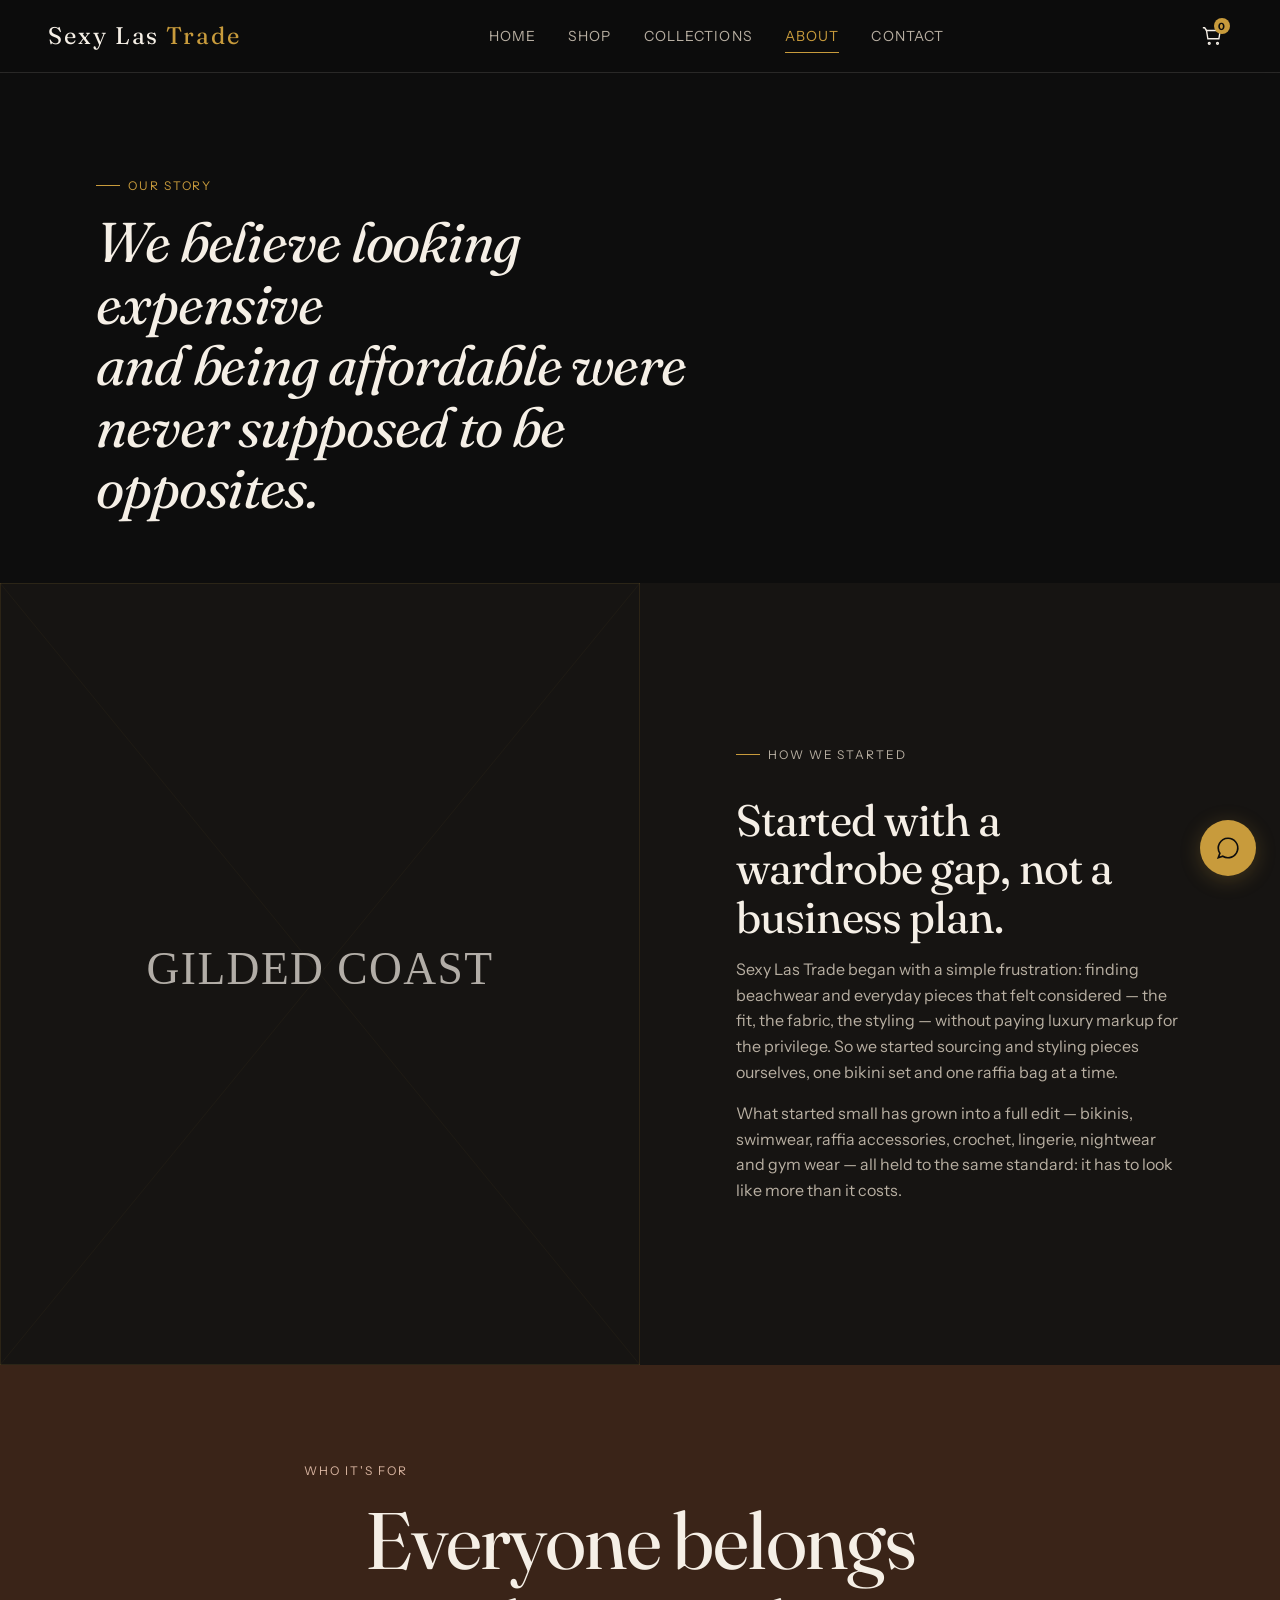
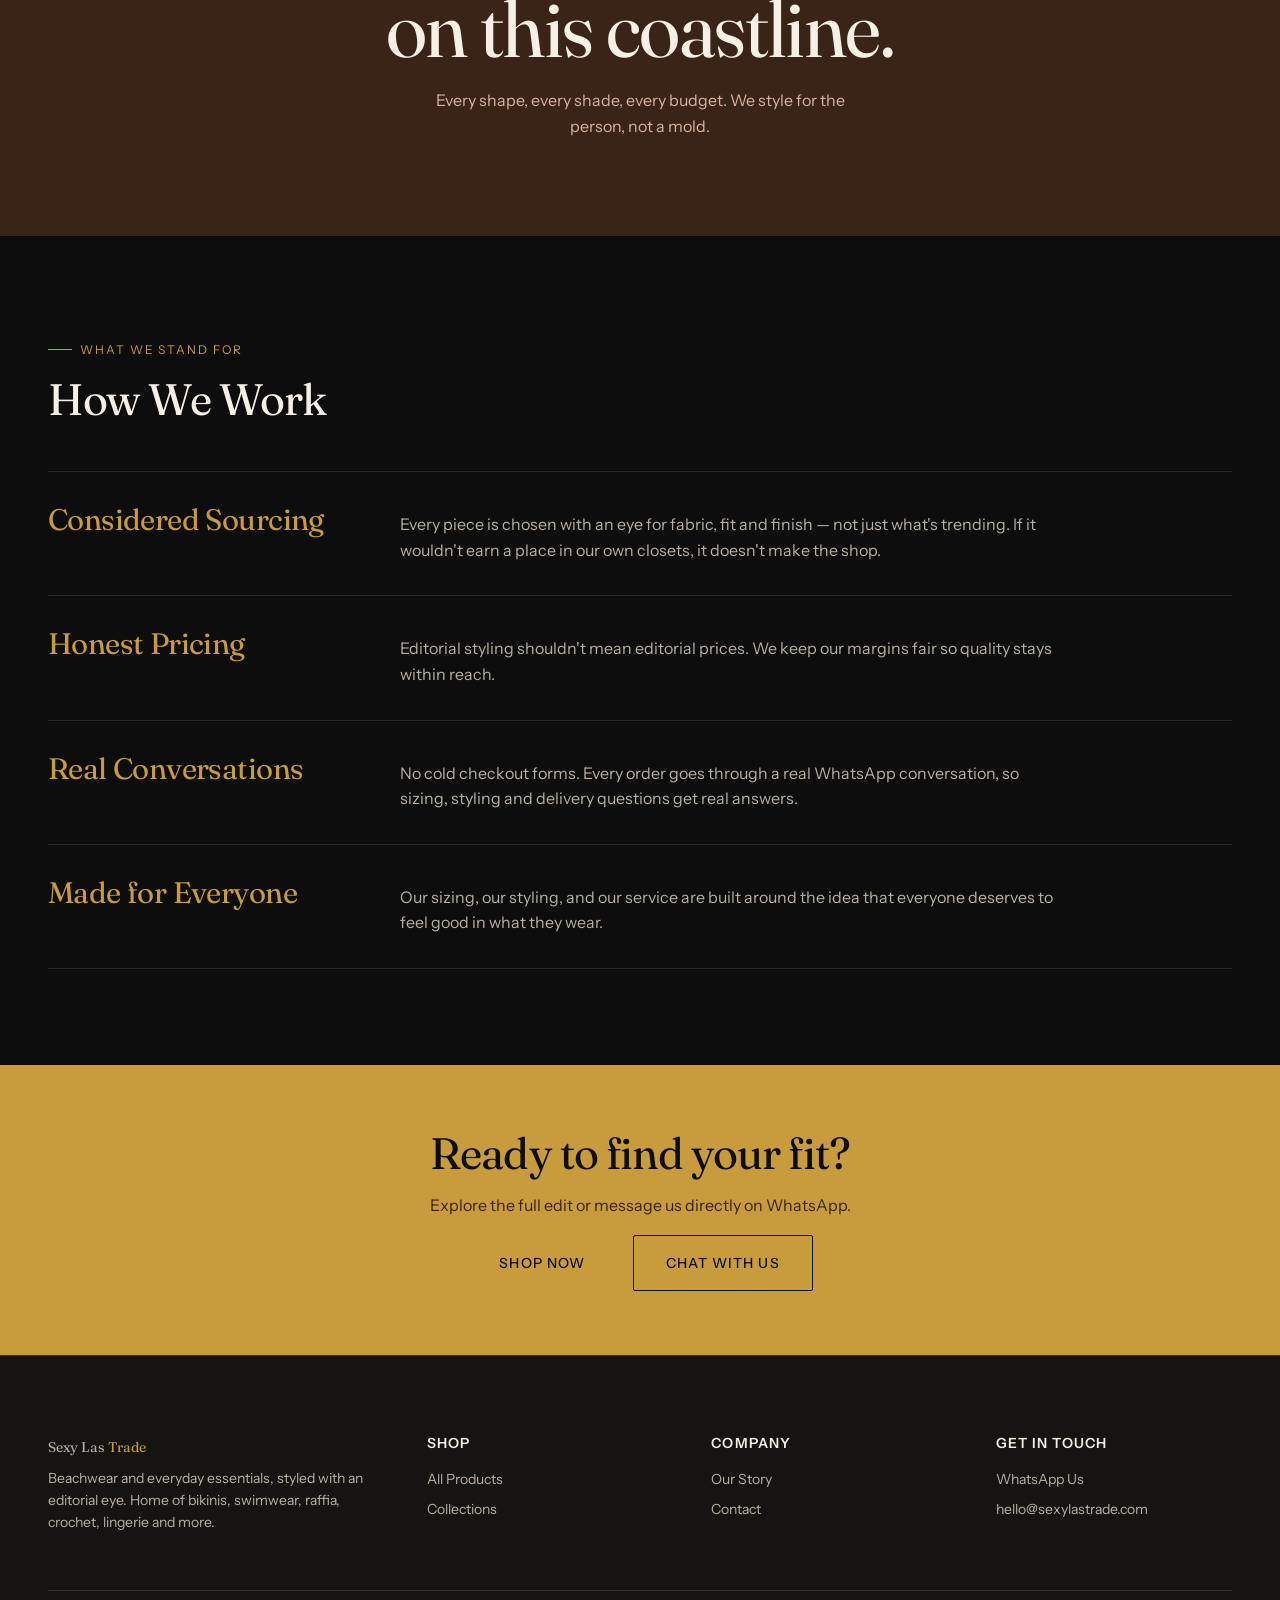
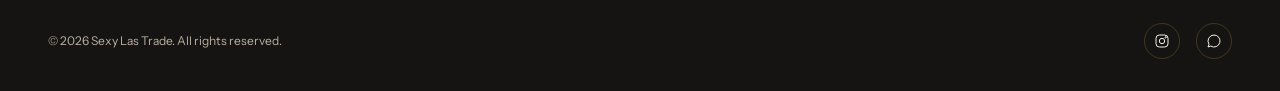
==== about.html @ 54c064e9 "first commit" ====
<!DOCTYPE html>
<html lang="en">
<head>
  <meta charset="UTF-8">
  <meta name="viewport" content="width=device-width, initial-scale=1.0">
  <title>Our Story — Sexy Las Trade</title>
  <meta name="description" content="Sexy Las Trade is built on one belief: beachwear and everyday essentials shouldn't force a choice between looking expensive and being affordable.">

  <link rel="preconnect" href="https://fonts.googleapis.com">
  <link rel="preconnect" href="https://fonts.gstatic.com" crossorigin>
  <link href="https://fonts.googleapis.com/css2?family=Fraunces:ital,opsz,wght@0,9..144,300;0,9..144,400;0,9..144,500;0,9..144,600;1,9..144,400&family=Instrument+Sans:wght@400;500;600;700&display=swap" rel="stylesheet">

  <link rel="stylesheet" href="css/variables.css">
  <link rel="stylesheet" href="css/base.css">
  <link rel="stylesheet" href="css/layout.css">
  <link rel="stylesheet" href="css/components.css">
  <link rel="stylesheet" href="css/animations.css">
  <link rel="stylesheet" href="css/about.css">
</head>
<body>

  <!-- ===== Header ===== -->
  <header class="site-header">
    <a href="index.html" class="site-header__logo">Sexy Las <span>Trade</span></a>

    <nav class="site-nav" aria-label="Primary">
      <a href="index.html">Home</a>
      <a href="shop.html">Shop</a>
      <a href="collections.html">Collections</a>
      <a href="about.html" aria-current="page">About</a>
      <a href="contact.html">Contact</a>
    </nav>

    <div class="site-header__actions">
      <button class="header-icon-btn" id="cart-toggle" aria-label="Open cart">
        <svg width="22" height="22" viewBox="0 0 24 24" fill="none" stroke="currentColor" stroke-width="1.5"><path d="M6 6h15l-1.5 9h-12z"/><circle cx="9" cy="20" r="1"/><circle cx="18" cy="20" r="1"/><path d="M6 6L4 3H2"/></svg>
        <span class="cart-count" id="cart-count" hidden>0</span>
      </button>
      <button class="mobile-menu-toggle" id="menu-toggle" aria-label="Open menu" aria-expanded="false">
        <span></span><span></span><span></span>
      </button>
    </div>
  </header>

  <!-- ===== Mobile Nav ===== -->
  <nav class="mobile-nav" id="mobile-nav" aria-label="Mobile">
    <a href="index.html">Home</a>
    <a href="shop.html">Shop</a>
    <a href="collections.html">Collections</a>
    <a href="about.html">About</a>
    <a href="contact.html">Contact</a>
  </nav>

  <main>

    <!-- ===== Intro Statement ===== -->
    <section class="about-intro">
      <div class="container">
        <p class="eyebrow">Our Story</p>
        <h1 class="about-intro__statement">We believe looking expensive<br>and being affordable were<br>never supposed to be opposites.</h1>
      </div>
    </section>

    <!-- ===== Origin — Image + Text ===== -->
    <section class="about-row">
      <div class="about-row__image" data-reveal="fade">
        <img src="assets/images/hero/hero-secondary.svg" alt="Sexy Las Trade styling detail">
      </div>
      <div class="about-row__text">
        <p class="eyebrow" data-reveal>How We Started</p>
        <h2 data-reveal data-reveal-delay="1">Started with a wardrobe gap, not a business plan.</h2>
        <p data-reveal data-reveal-delay="2">Sexy Las Trade began with a simple frustration: finding beachwear and everyday pieces that felt considered — the fit, the fabric, the styling — without paying luxury markup for the privilege. So we started sourcing and styling pieces ourselves, one bikini set and one raffia bag at a time.</p>
        <p data-reveal data-reveal-delay="3">What started small has grown into a full edit — bikinis, swimwear, raffia accessories, crochet, lingerie, nightwear and gym wear — all held to the same standard: it has to look like more than it costs.</p>
      </div>
    </section>

    <!-- ===== Everyone Belongs ===== -->
    <section class="about-statement-band" data-reveal="fade">
      <div class="container">
        <p class="about-statement-band__label">Who It's For</p>
        <h2>Everyone belongs<br>on this coastline.</h2>
        <p class="about-statement-band__sub">Every shape, every shade, every budget. We style for the person, not a mold.</p>
      </div>
    </section>

    <!-- ===== Values — Editorial List ===== -->
    <section class="about-values container">
      <div class="section-heading" data-reveal>
        <p class="eyebrow">What We Stand For</p>
        <h2>How We Work</h2>
      </div>

      <div class="values-list">
        <div class="value-row" data-reveal>
          <h3 class="value-row__name">Considered Sourcing</h3>
          <p class="value-row__desc">Every piece is chosen with an eye for fabric, fit and finish — not just what's trending. If it wouldn't earn a place in our own closets, it doesn't make the shop.</p>
        </div>
        <div class="value-row" data-reveal data-reveal-delay="1">
          <h3 class="value-row__name">Honest Pricing</h3>
          <p class="value-row__desc">Editorial styling shouldn't mean editorial prices. We keep our margins fair so quality stays within reach.</p>
        </div>
        <div class="value-row" data-reveal data-reveal-delay="2">
          <h3 class="value-row__name">Real Conversations</h3>
          <p class="value-row__desc">No cold checkout forms. Every order goes through a real WhatsApp conversation, so sizing, styling and delivery questions get real answers.</p>
        </div>
        <div class="value-row" data-reveal data-reveal-delay="3">
          <h3 class="value-row__name">Made for Everyone</h3>
          <p class="value-row__desc">Our sizing, our styling, and our service are built around the idea that everyone deserves to feel good in what they wear.</p>
        </div>
      </div>
    </section>

    <!-- ===== CTA Band ===== -->
    <section class="cta-band">
      <div class="container cta-band__inner" data-reveal>
        <h2>Ready to find your fit?</h2>
        <p>Explore the full edit or message us directly on WhatsApp.</p>
        <div class="cta-band__actions">
          <a href="shop.html" class="btn btn--primary">Shop Now</a>
          <a href="https://wa.me/2340000000000" target="_blank" rel="noopener" class="btn btn--outline">Chat With Us</a>
        </div>
      </div>
    </section>

  </main>

  <!-- ===== Cart Drawer ===== -->
  <div class="cart-overlay" id="cart-overlay"></div>
  <aside class="cart-drawer" id="cart-drawer" role="dialog" aria-modal="true" aria-label="Shopping cart">
    <div class="cart-drawer__header">
      <h3>Your Bag</h3>
      <button id="cart-close" aria-label="Close cart">
        <svg width="20" height="20" viewBox="0 0 24 24" fill="none" stroke="currentColor" stroke-width="1.5"><path d="M6 6l12 12M18 6L6 18"/></svg>
      </button>
    </div>
    <div class="cart-drawer__items" id="cart-items">
      <div class="cart-drawer__empty">Your bag is empty.<br>Start exploring the shop.</div>
    </div>
    <div class="cart-drawer__footer" id="cart-footer" hidden>
      <div class="cart-drawer__subtotal">
        <span>Subtotal</span>
        <span id="cart-subtotal">₦0</span>
      </div>
      <button class="btn btn--primary btn--full" id="checkout-btn">Checkout via WhatsApp</button>
    </div>
  </aside>

  <!-- ===== Footer ===== -->
  <footer class="site-footer">
    <div class="container">
      <div class="footer-grid">
        <div class="footer-col">
          <p class="footer-brand">Sexy Las <span>Trade</span></p>
          <p>Beachwear and everyday essentials, styled with an editorial eye. Home of bikinis, swimwear, raffia, crochet, lingerie and more.</p>
        </div>
        <div class="footer-col">
          <h4>Shop</h4>
          <a href="shop.html">All Products</a>
          <a href="collections.html">Collections</a>
        </div>
        <div class="footer-col">
          <h4>Company</h4>
          <a href="about.html">Our Story</a>
          <a href="contact.html">Contact</a>
        </div>
        <div class="footer-col">
          <h4>Get in Touch</h4>
          <a href="https://wa.me/2340000000000" target="_blank" rel="noopener">WhatsApp Us</a>
          <a href="mailto:hello@sexylastrade.com">hello@sexylastrade.com</a>
        </div>
      </div>
      <div class="footer-bottom">
        <p>© 2026 Sexy Las Trade. All rights reserved.</p>
        <div class="footer-socials">
          <a href="#" aria-label="Instagram">
            <svg width="16" height="16" viewBox="0 0 24 24" fill="none" stroke="currentColor" stroke-width="1.5"><rect x="3" y="3" width="18" height="18" rx="5"/><circle cx="12" cy="12" r="4"/><circle cx="17.5" cy="6.5" r="1"/></svg>
          </a>
          <a href="https://wa.me/2340000000000" target="_blank" rel="noopener" aria-label="WhatsApp">
            <svg width="16" height="16" viewBox="0 0 24 24" fill="none" stroke="currentColor" stroke-width="1.5"><path d="M12 3a9 9 0 00-7.5 13.9L3 21l4.2-1.4A9 9 0 1012 3z"/></svg>
          </a>
        </div>
      </div>
    </div>
  </footer>

  <a href="https://wa.me/2340000000000" target="_blank" rel="noopener" class="whatsapp-float" aria-label="Order via WhatsApp">
    <svg width="26" height="26" viewBox="0 0 24 24" fill="none" stroke="currentColor" stroke-width="1.5"><path d="M12 3a9 9 0 00-7.5 13.9L3 21l4.2-1.4A9 9 0 1012 3z"/></svg>
  </a>

  <script src="js/nav.js"></script>
  <script src="js/cart.js"></script>
  <script src="js/order.js"></script>
  <script src="js/animations.js"></script>
  <script src="js/main.js"></script>
</body>
</html>
---- css/variables.css ----
/* ==========================================================================
   Sexy Las Trade — "Gilded Coast" Design System
   Design tokens: the single source of truth for the visual language.
   ========================================================================== */

:root {

  /* ---- Color: Core Palette ---- */
  --rich-black: #0D0D0D;
  --rich-black-soft: #161412;
  --premium-cream: #F5EFE6;
  --premium-cream-dim: #EAE1D2;
  --sun-gold: #C89B3C;
  --sun-gold-light: #E0B860;
  --sun-gold-dim: #9C7A2E;
  --deep-umber: #3A2418;
  --blush-dust: #D8B4A0;
  --blush-dust-dim: #C29A85;

  /* ---- Color: Functional ---- */
  --color-bg: var(--rich-black);
  --color-surface: var(--rich-black-soft);
  --color-text-primary: var(--premium-cream);
  --color-text-secondary: #B8AFA2;
  --color-text-inverse: var(--rich-black);
  --color-accent: var(--sun-gold);
  --color-accent-hover: var(--sun-gold-light);
  --color-border: rgba(200, 155, 60, 0.25);
  --color-border-soft: rgba(245, 239, 230, 0.12);
  --color-success: #7A9B6E;
  --color-error: #B5563C;

  /* ---- Typography: Families ---- */
  --font-display: 'Fraunces', 'Georgia', serif;
  --font-body: 'Instrument Sans', -apple-system, sans-serif;

  /* ---- Typography: Scale (fluid, clamp-based) ---- */
  --text-display: clamp(2.75rem, 5vw + 1rem, 5.5rem);
  --text-h1: clamp(2.25rem, 3.5vw + 1rem, 3.75rem);
  --text-h2: clamp(1.75rem, 2.5vw + 1rem, 2.75rem);
  --text-h3: clamp(1.35rem, 1.5vw + 1rem, 1.85rem);
  --text-h4: clamp(1.1rem, 1vw + 1rem, 1.35rem);
  --text-body-lg: clamp(1.05rem, 0.5vw + 1rem, 1.2rem);
  --text-body: 1rem;
  --text-small: 0.875rem;
  --text-caption: 0.75rem;

  /* ---- Typography: Weights ---- */
  --weight-light: 300;
  --weight-regular: 400;
  --weight-medium: 500;
  --weight-semibold: 600;
  --weight-bold: 700;

  /* ---- Typography: Letter Spacing ---- */
  --tracking-tight: -0.02em;
  --tracking-normal: 0;
  --tracking-wide: 0.08em;
  --tracking-wider: 0.16em;

  /* ---- Spacing Scale (8pt grid) ---- */
  --space-1: 0.25rem;   /* 4px */
  --space-2: 0.5rem;    /* 8px */
  --space-3: 0.75rem;   /* 12px */
  --space-4: 1rem;      /* 16px */
  --space-6: 1.5rem;    /* 24px */
  --space-8: 2rem;      /* 32px */
  --space-12: 3rem;     /* 48px */
  --space-16: 4rem;     /* 64px */
  --space-20: 5rem;     /* 80px */
  --space-24: 6rem;     /* 96px */
  --space-32: 8rem;     /* 128px */

  /* ---- Layout ---- */
  --container-max: 1360px;
  --container-narrow: 760px;
  --gutter: clamp(1.25rem, 4vw, 3rem);

  /* ---- Radius ---- */
  --radius-sm: 2px;
  --radius-md: 4px;
  --radius-lg: 8px;
  --radius-full: 999px;

  /* ---- Shadow / Elevation ---- */
  --shadow-sm: 0 2px 8px rgba(0, 0, 0, 0.25);
  --shadow-md: 0 8px 24px rgba(0, 0, 0, 0.35);
  --shadow-lg: 0 16px 48px rgba(0, 0, 0, 0.45);
  --shadow-gold: 0 4px 20px rgba(200, 155, 60, 0.25);

  /* ---- Motion ---- */
  --ease-standard: cubic-bezier(0.25, 0.1, 0.25, 1);
  --ease-out-soft: cubic-bezier(0.16, 1, 0.3, 1);
  --duration-fast: 180ms;
  --duration-base: 320ms;
  --duration-slow: 600ms;

  /* ---- Z-index ---- */
  --z-header: 100;
  --z-cart: 200;
  --z-modal: 300;
}
---- css/base.css ----
/* ==========================================================================
   Base — resets, foundational element styling
   ========================================================================== */

*,
*::before,
*::after {
  box-sizing: border-box;
  margin: 0;
  padding: 0;
}

html {
  scroll-behavior: smooth;
  -webkit-text-size-adjust: 100%;
}

@media (prefers-reduced-motion: reduce) {
  html {
    scroll-behavior: auto;
  }
  *,
  *::before,
  *::after {
    animation-duration: 0.01ms !important;
    animation-iteration-count: 1 !important;
    transition-duration: 0.01ms !important;
    scroll-behavior: auto !important;
  }
}

body {
  font-family: var(--font-body);
  font-size: var(--text-body);
  font-weight: var(--weight-regular);
  color: var(--color-text-primary);
  background-color: var(--color-bg);
  line-height: 1.6;
  min-height: 100vh;
  overflow-x: hidden;
}

img, picture, video, svg {
  display: block;
  max-width: 100%;
  height: auto;
}

a {
  color: inherit;
  text-decoration: none;
}

ul, ol {
  list-style: none;
}

button {
  font-family: inherit;
  cursor: pointer;
  border: none;
  background: none;
  color: inherit;
}

input, textarea, select {
  font-family: inherit;
  font-size: inherit;
  color: inherit;
}

h1, h2, h3, h4, h5, h6 {
  font-family: var(--font-display);
  font-weight: var(--weight-regular);
  line-height: 1.1;
  letter-spacing: var(--tracking-tight);
}

h1 { font-size: var(--text-h1); }
h2 { font-size: var(--text-h2); }
h3 { font-size: var(--text-h3); }
h4 { font-size: var(--text-h4); font-family: var(--font-body); font-weight: var(--weight-semibold); }

p {
  max-width: 65ch;
}

/* Visible keyboard focus — accessibility non-negotiable */
:focus-visible {
  outline: 2px solid var(--sun-gold);
  outline-offset: 3px;
  border-radius: var(--radius-sm);
}

::selection {
  background-color: var(--sun-gold);
  color: var(--rich-black);
}

/* Scrollbar (webkit) — subtle brand touch, not decoration for its own sake */
::-webkit-scrollbar {
  width: 10px;
}
::-webkit-scrollbar-track {
  background: var(--rich-black);
}
::-webkit-scrollbar-thumb {
  background: var(--deep-umber);
  border-radius: var(--radius-full);
}
::-webkit-scrollbar-thumb:hover {
  background: var(--sun-gold-dim);
}
---- css/layout.css ----
/* ==========================================================================
   Layout — containers, grid, header, footer
   ========================================================================== */

.container {
  width: 100%;
  max-width: var(--container-max);
  margin-inline: auto;
  padding-inline: var(--gutter);
}

.container--narrow {
  max-width: var(--container-narrow);
}

section {
  position: relative;
}

/* ---- Header ---- */
.site-header {
  position: fixed;
  top: 0;
  left: 0;
  right: 0;
  z-index: var(--z-header);
  display: flex;
  align-items: center;
  justify-content: space-between;
  padding: var(--space-4) var(--gutter);
  background: rgba(13, 13, 13, 0.72);
  backdrop-filter: blur(12px);
  -webkit-backdrop-filter: blur(12px);
  border-bottom: 1px solid var(--color-border-soft);
  transition: background var(--duration-base) var(--ease-standard);
}

.site-header__logo {
  font-family: var(--font-display);
  font-size: 1.5rem;
  letter-spacing: var(--tracking-wide);
  color: var(--color-text-primary);
}

.site-header__logo span {
  color: var(--sun-gold);
}

.site-nav {
  display: none;
  align-items: center;
  gap: var(--space-8);
}

.site-nav a {
  font-size: var(--text-small);
  letter-spacing: var(--tracking-wide);
  text-transform: uppercase;
  color: var(--color-text-secondary);
  transition: color var(--duration-fast) var(--ease-standard);
  position: relative;
}

.site-nav a:hover,
.site-nav a[aria-current="page"] {
  color: var(--sun-gold);
}

.site-nav a[aria-current="page"]::after {
  content: '';
  position: absolute;
  bottom: -6px;
  left: 0;
  width: 100%;
  height: 1px;
  background: var(--sun-gold);
}

.site-header__actions {
  display: flex;
  align-items: center;
  gap: var(--space-4);
}

.header-icon-btn {
  position: relative;
  display: inline-flex;
  align-items: center;
  justify-content: center;
  width: 40px;
  height: 40px;
  color: var(--color-text-primary);
  transition: color var(--duration-fast) var(--ease-standard);
}

.header-icon-btn:hover {
  color: var(--sun-gold);
}

.cart-count {
  position: absolute;
  top: 2px;
  right: 2px;
  min-width: 16px;
  height: 16px;
  padding: 0 3px;
  border-radius: var(--radius-full);
  background: var(--sun-gold);
  color: var(--rich-black);
  font-size: 10px;
  font-weight: var(--weight-bold);
  display: flex;
  align-items: center;
  justify-content: center;
}

.mobile-menu-toggle {
  display: inline-flex;
  flex-direction: column;
  justify-content: center;
  gap: 5px;
  width: 40px;
  height: 40px;
}

.mobile-menu-toggle span {
  display: block;
  width: 22px;
  height: 1.5px;
  background: var(--color-text-primary);
  transition: transform var(--duration-base) var(--ease-standard), opacity var(--duration-base) var(--ease-standard);
}

.mobile-menu-toggle[aria-expanded="true"] span:nth-child(1) {
  transform: translateY(6.5px) rotate(45deg);
}
.mobile-menu-toggle[aria-expanded="true"] span:nth-child(2) {
  opacity: 0;
}
.mobile-menu-toggle[aria-expanded="true"] span:nth-child(3) {
  transform: translateY(-6.5px) rotate(-45deg);
}

/* ---- Mobile nav drawer ---- */
.mobile-nav {
  position: fixed;
  inset: 0;
  z-index: calc(var(--z-header) - 1);
  background: var(--rich-black);
  display: flex;
  flex-direction: column;
  align-items: center;
  justify-content: center;
  gap: var(--space-8);
  transform: translateY(-100%);
  transition: transform var(--duration-slow) var(--ease-out-soft);
}

.mobile-nav.is-open {
  transform: translateY(0);
}

.mobile-nav a {
  font-family: var(--font-display);
  font-size: var(--text-h3);
  color: var(--color-text-primary);
}

.mobile-nav a:hover {
  color: var(--sun-gold);
}

@media (min-width: 900px) {
  .site-nav {
    display: flex;
  }
  .mobile-menu-toggle {
    display: none;
  }
}

/* ---- Footer ---- */
.site-footer {
  background: var(--rich-black-soft);
  border-top: 1px solid var(--color-border-soft);
  padding: var(--space-20) 0 var(--space-8);
}

.footer-grid {
  display: grid;
  grid-template-columns: 1fr;
  gap: var(--space-12);
  padding-bottom: var(--space-12);
  border-bottom: 1px solid var(--color-border-soft);
}

.footer-brand {
  font-family: var(--font-display);
  font-size: 1.75rem;
  margin-bottom: var(--space-3);
}

.footer-brand span {
  color: var(--sun-gold);
}

.footer-col h4 {
  color: var(--color-text-primary);
  margin-bottom: var(--space-4);
  letter-spacing: var(--tracking-wide);
  text-transform: uppercase;
  font-size: var(--text-small);
}

.footer-col a,
.footer-col p {
  display: block;
  color: var(--color-text-secondary);
  font-size: var(--text-small);
  margin-bottom: var(--space-2);
  transition: color var(--duration-fast) var(--ease-standard);
}

.footer-col a:hover {
  color: var(--sun-gold);
}

.footer-bottom {
  display: flex;
  flex-direction: column;
  gap: var(--space-4);
  align-items: center;
  justify-content: space-between;
  padding-top: var(--space-8);
  text-align: center;
}

.footer-bottom p {
  font-size: var(--text-caption);
  color: var(--color-text-secondary);
}

.footer-socials {
  display: flex;
  gap: var(--space-4);
}

.footer-socials a {
  width: 36px;
  height: 36px;
  display: inline-flex;
  align-items: center;
  justify-content: center;
  border: 1px solid var(--color-border);
  border-radius: var(--radius-full);
  color: var(--color-text-primary);
  transition: all var(--duration-fast) var(--ease-standard);
}

.footer-socials a:hover {
  background: var(--sun-gold);
  color: var(--rich-black);
  border-color: var(--sun-gold);
}

@media (min-width: 700px) {
  .footer-grid {
    grid-template-columns: 1.4fr 1fr 1fr 1fr;
  }
  .footer-bottom {
    flex-direction: row;
    text-align: left;
  }
}

/* ---- WhatsApp Floating Button ---- */
.whatsapp-float {
  position: fixed;
  bottom: var(--space-6);
  right: var(--space-6);
  z-index: var(--z-header);
  width: 56px;
  height: 56px;
  border-radius: var(--radius-full);
  background: var(--sun-gold);
  color: var(--rich-black);
  display: flex;
  align-items: center;
  justify-content: center;
  box-shadow: var(--shadow-gold);
  transition: transform var(--duration-fast) var(--ease-standard);
}

.whatsapp-float:hover {
  transform: scale(1.08);
}
---- css/components.css ----
/* ==========================================================================
   Components — buttons, cards, badges, viewfinder motif, cart drawer
   ========================================================================== */

/* ---- Buttons ---- */
.btn {
  display: inline-flex;
  align-items: center;
  justify-content: center;
  gap: var(--space-2);
  padding: var(--space-4) var(--space-8);
  font-size: var(--text-small);
  font-weight: var(--weight-medium);
  letter-spacing: var(--tracking-wide);
  text-transform: uppercase;
  border-radius: var(--radius-sm);
  transition: all var(--duration-base) var(--ease-standard);
  white-space: nowrap;
}

.btn--primary {
  background: var(--sun-gold);
  color: var(--rich-black);
}

.btn--primary:hover {
  background: var(--sun-gold-light);
  transform: translateY(-2px);
  box-shadow: var(--shadow-gold);
}

.btn--outline {
  background: transparent;
  color: var(--color-text-primary);
  border: 1px solid var(--color-border);
}

.btn--outline:hover {
  border-color: var(--sun-gold);
  color: var(--sun-gold);
}

.btn--ghost {
  background: transparent;
  color: var(--sun-gold);
  padding: var(--space-2) 0;
  text-transform: none;
  letter-spacing: var(--tracking-normal);
  font-family: var(--font-display);
  font-size: var(--text-body-lg);
  border-bottom: 1px solid transparent;
}

.btn--ghost:hover {
  border-bottom-color: var(--sun-gold);
}

.btn--full {
  width: 100%;
}

/* ---- Section Heading (shared pattern across pages) ---- */
.section-heading {
  margin-bottom: var(--space-12);
}

.section-heading h2 {
  max-width: 20ch;
}

/* ---- CTA Band (shared pattern across pages) ---- */
.cta-band {
  background: var(--sun-gold);
  padding: var(--space-16) var(--gutter);
}

.cta-band__inner {
  text-align: center;
  display: flex;
  flex-direction: column;
  align-items: center;
  gap: var(--space-4);
}

.cta-band__inner h2 {
  color: var(--rich-black);
  max-width: 18ch;
}

.cta-band__inner p {
  color: var(--deep-umber);
}

/* ---- Eyebrow / Label ---- */
.eyebrow {
  display: inline-flex;
  align-items: center;
  gap: var(--space-2);
  font-size: var(--text-caption);
  letter-spacing: var(--tracking-wider);
  text-transform: uppercase;
  color: var(--sun-gold);
  margin-bottom: var(--space-4);
}

.eyebrow::before {
  content: '';
  width: 24px;
  height: 1px;
  background: var(--sun-gold);
}

/* ---- Gold Viewfinder Motif ----
   Signature element: corner brackets framing product imagery,
   evoking a camera viewfinder / editorial crop marks. */
.viewfinder {
  position: relative;
  padding: var(--space-3);
}

.viewfinder::before,
.viewfinder::after,
.viewfinder .vf-corner-tl,
.viewfinder .vf-corner-br {
  content: '';
  position: absolute;
  width: 22px;
  height: 22px;
  border-color: var(--sun-gold);
  opacity: 0;
  transition: opacity var(--duration-base) var(--ease-standard), width var(--duration-base) var(--ease-standard), height var(--duration-base) var(--ease-standard);
}

.viewfinder::before {
  top: 0;
  left: 0;
  border-top: 1.5px solid;
  border-left: 1.5px solid;
  opacity: 1;
}

.viewfinder::after {
  bottom: 0;
  right: 0;
  border-bottom: 1.5px solid;
  border-right: 1.5px solid;
  opacity: 1;
}

.viewfinder:hover::before,
.viewfinder:hover::after {
  width: 30px;
  height: 30px;
}

/* ---- Product Card ---- */
.product-grid {
  display: grid;
  gap: var(--space-6) var(--space-4);
}

.product-card {
  display: flex;
  flex-direction: column;
  gap: var(--space-3);
}

.product-card__image-wrap {
  position: relative;
  aspect-ratio: 4 / 5;
  overflow: hidden;
  background: var(--rich-black-soft);
}

.product-card__image-wrap img {
  width: 100%;
  height: 100%;
  object-fit: cover;
  transition: transform var(--duration-slow) var(--ease-out-soft);
}

.product-card:hover .product-card__image-wrap img {
  transform: scale(1.045);
}

.product-card__badge {
  position: absolute;
  top: var(--space-3);
  left: var(--space-3);
  padding: var(--space-1) var(--space-3);
  background: var(--sun-gold);
  color: var(--rich-black);
  font-size: 10px;
  font-weight: var(--weight-bold);
  letter-spacing: var(--tracking-wide);
  text-transform: uppercase;
  border-radius: var(--radius-sm);
}

.product-card__quick-add {
  position: absolute;
  bottom: var(--space-3);
  left: var(--space-3);
  right: var(--space-3);
  padding: var(--space-3);
  background: rgba(13, 13, 13, 0.85);
  backdrop-filter: blur(6px);
  color: var(--premium-cream);
  font-size: var(--text-small);
  text-align: center;
  text-transform: uppercase;
  letter-spacing: var(--tracking-wide);
  opacity: 0;
  transform: translateY(8px);
  transition: all var(--duration-base) var(--ease-standard);
}

.product-card:hover .product-card__quick-add {
  opacity: 1;
  transform: translateY(0);
}

.product-card__category {
  font-size: var(--text-caption);
  letter-spacing: var(--tracking-wide);
  text-transform: uppercase;
  color: var(--color-text-secondary);
}

.product-card__name {
  font-family: var(--font-display);
  font-size: 1.15rem;
}

.product-card__price {
  color: var(--sun-gold);
  font-weight: var(--weight-medium);
}

/* ---- Category Tile (Collections page) ---- */
.category-tile {
  position: relative;
  overflow: hidden;
  aspect-ratio: 3 / 4;
  display: flex;
  align-items: flex-end;
  padding: var(--space-6);
}

.category-tile img {
  position: absolute;
  inset: 0;
  width: 100%;
  height: 100%;
  object-fit: cover;
  transition: transform var(--duration-slow) var(--ease-out-soft);
}

.category-tile::before {
  content: '';
  position: absolute;
  inset: 0;
  background: linear-gradient(to top, rgba(13,13,13,0.9) 0%, rgba(13,13,13,0.1) 60%);
  z-index: 1;
}

.category-tile:hover img {
  transform: scale(1.06);
}

.category-tile__content {
  position: relative;
  z-index: 2;
}

.category-tile__name {
  font-family: var(--font-display);
  font-size: var(--text-h3);
  color: var(--premium-cream);
}

.category-tile__count {
  font-size: var(--text-small);
  color: var(--blush-dust);
  letter-spacing: var(--tracking-wide);
}

/* ---- Badge (misc use) ---- */
.badge-new {
  display: inline-block;
  padding: 2px 8px;
  font-size: 10px;
  font-weight: var(--weight-bold);
  letter-spacing: var(--tracking-wide);
  text-transform: uppercase;
  color: var(--rich-black);
  background: var(--sun-gold);
  border-radius: var(--radius-sm);
}

/* ---- Cart Drawer ---- */
.cart-overlay {
  position: fixed;
  inset: 0;
  background: rgba(13, 13, 13, 0.6);
  backdrop-filter: blur(4px);
  z-index: var(--z-cart);
  opacity: 0;
  visibility: hidden;
  transition: opacity var(--duration-base) var(--ease-standard), visibility var(--duration-base) var(--ease-standard);
}

.cart-overlay.is-open {
  opacity: 1;
  visibility: visible;
}

.cart-drawer {
  position: fixed;
  top: 0;
  right: 0;
  bottom: 0;
  width: min(420px, 100%);
  background: var(--rich-black-soft);
  border-left: 1px solid var(--color-border);
  z-index: calc(var(--z-cart) + 1);
  display: flex;
  flex-direction: column;
  transform: translateX(100%);
  transition: transform var(--duration-slow) var(--ease-out-soft);
}

.cart-drawer.is-open {
  transform: translateX(0);
}

.cart-drawer__header {
  display: flex;
  align-items: center;
  justify-content: space-between;
  padding: var(--space-6);
  border-bottom: 1px solid var(--color-border-soft);
}

.cart-drawer__header h3 {
  font-family: var(--font-display);
}

.cart-drawer__items {
  flex: 1;
  overflow-y: auto;
  padding: var(--space-6);
  display: flex;
  flex-direction: column;
  gap: var(--space-6);
}

.cart-item {
  display: flex;
  gap: var(--space-4);
}

.cart-item__image {
  width: 72px;
  height: 88px;
  object-fit: cover;
  flex-shrink: 0;
}

.cart-item__details {
  flex: 1;
  display: flex;
  flex-direction: column;
  gap: var(--space-1);
}

.cart-item__name {
  font-family: var(--font-display);
  font-size: var(--text-body-lg);
}

.cart-item__meta {
  font-size: var(--text-caption);
  color: var(--color-text-secondary);
}

.cart-item__row {
  display: flex;
  align-items: center;
  justify-content: space-between;
  margin-top: auto;
}

.qty-control {
  display: flex;
  align-items: center;
  gap: var(--space-3);
  border: 1px solid var(--color-border-soft);
  border-radius: var(--radius-sm);
  padding: 2px var(--space-2);
}

.qty-control button {
  color: var(--sun-gold);
  font-size: 1rem;
  width: 20px;
}

.cart-item__remove {
  font-size: var(--text-caption);
  color: var(--color-text-secondary);
  text-decoration: underline;
  margin-top: var(--space-2);
}

.cart-item__remove:hover {
  color: var(--color-error);
}

.cart-drawer__empty {
  text-align: center;
  padding: var(--space-16) var(--space-6);
  color: var(--color-text-secondary);
}

.cart-drawer__footer {
  padding: var(--space-6);
  border-top: 1px solid var(--color-border-soft);
  display: flex;
  flex-direction: column;
  gap: var(--space-4);
}

.cart-drawer__subtotal {
  display: flex;
  justify-content: space-between;
  font-family: var(--font-display);
  font-size: var(--text-h4);
}

.cart-drawer__subtotal span:last-child {
  color: var(--sun-gold);
}

/* ---- Form Elements ---- */
.form-group {
  display: flex;
  flex-direction: column;
  gap: var(--space-2);
  margin-bottom: var(--space-6);
}

.form-group label {
  font-size: var(--text-small);
  letter-spacing: var(--tracking-wide);
  text-transform: uppercase;
  color: var(--color-text-secondary);
}

.form-group input,
.form-group textarea,
.form-group select {
  background: var(--rich-black);
  border: 1px solid var(--color-border-soft);
  border-radius: var(--radius-sm);
  padding: var(--space-4);
  color: var(--color-text-primary);
  transition: border-color var(--duration-fast) var(--ease-standard);
}

.form-group input:focus,
.form-group textarea:focus,
.form-group select:focus {
  outline: none;
  border-color: var(--sun-gold);
}

.form-group textarea {
  resize: vertical;
  min-height: 120px;
}

/* ---- Checkout Modal ---- */
.checkout-overlay {
  position: fixed;
  inset: 0;
  background: rgba(13, 13, 13, 0.75);
  backdrop-filter: blur(4px);
  z-index: var(--z-modal);
  display: flex;
  align-items: center;
  justify-content: center;
  padding: var(--space-4);
  opacity: 0;
  visibility: hidden;
  transition: opacity var(--duration-base) var(--ease-standard), visibility var(--duration-base) var(--ease-standard);
}

.checkout-overlay.is-open {
  opacity: 1;
  visibility: visible;
}

.checkout-modal {
  width: 100%;
  max-width: 440px;
  max-height: 90vh;
  overflow-y: auto;
  background: var(--rich-black-soft);
  border: 1px solid var(--color-border);
  border-radius: var(--radius-md);
  padding: var(--space-8);
  transform: translateY(16px);
  transition: transform var(--duration-base) var(--ease-out-soft);
}

.checkout-overlay.is-open .checkout-modal {
  transform: translateY(0);
}

.checkout-modal__header {
  display: flex;
  align-items: flex-start;
  justify-content: space-between;
  margin-bottom: var(--space-2);
}

.checkout-modal__header h3 {
  font-family: var(--font-display);
}

.checkout-modal__summary {
  font-size: var(--text-small);
  color: var(--color-text-secondary);
  margin-bottom: var(--space-6);
  padding-bottom: var(--space-6);
  border-bottom: 1px solid var(--color-border-soft);
}

.checkout-modal__summary strong {
  color: var(--sun-gold);
}

/* ---- Toast (order confirmation feedback) ---- */
.toast {
  position: fixed;
  bottom: var(--space-6);
  left: 50%;
  transform: translateX(-50%) translateY(120%);
  background: var(--premium-cream);
  color: var(--rich-black);
  padding: var(--space-4) var(--space-8);
  border-radius: var(--radius-sm);
  font-size: var(--text-small);
  z-index: var(--z-modal);
  transition: transform var(--duration-base) var(--ease-out-soft);
  box-shadow: var(--shadow-lg);
}

.toast.is-visible {
  transform: translateX(-50%) translateY(0);
}
---- css/animations.css ----
/* ==========================================================================
   Animations — scroll reveals, progressive enhancement
   JS adds .js-ready to <html> once IntersectionObserver is confirmed;
   without it, content is visible by default (no FOUC / hidden content).
   ========================================================================== */

.js-ready [data-reveal] {
  opacity: 0;
  transform: translateY(28px);
  transition: opacity var(--duration-slow) var(--ease-out-soft),
              transform var(--duration-slow) var(--ease-out-soft);
}

.js-ready [data-reveal].is-revealed {
  opacity: 1;
  transform: translateY(0);
}

.js-ready [data-reveal="fade"] {
  transform: none;
}

.js-ready [data-reveal-delay="1"] { transition-delay: 90ms; }
.js-ready [data-reveal-delay="2"] { transition-delay: 180ms; }
.js-ready [data-reveal-delay="3"] { transition-delay: 270ms; }
.js-ready [data-reveal-delay="4"] { transition-delay: 360ms; }

@media (prefers-reduced-motion: reduce) {
  .js-ready [data-reveal] {
    opacity: 1;
    transform: none;
    transition: none;
  }
}

/* ---- Hero entrance sequence ---- */
@keyframes fadeUp {
  from { opacity: 0; transform: translateY(24px); }
  to { opacity: 1; transform: translateY(0); }
}

.hero-anim {
  opacity: 0;
  animation: fadeUp var(--duration-slow) var(--ease-out-soft) forwards;
}

.hero-anim--1 { animation-delay: 0.1s; }
.hero-anim--2 { animation-delay: 0.28s; }
.hero-anim--3 { animation-delay: 0.46s; }
.hero-anim--4 { animation-delay: 0.64s; }

@media (prefers-reduced-motion: reduce) {
  .hero-anim {
    opacity: 1;
    animation: none;
  }
}

/* ---- Marquee (category strip) ---- */
@keyframes marquee {
  from { transform: translateX(0); }
  to { transform: translateX(-50%); }
}

.marquee-track {
  display: flex;
  width: max-content;
  animation: marquee 32s linear infinite;
}

@media (prefers-reduced-motion: reduce) {
  .marquee-track {
    animation: none;
    flex-wrap: wrap;
  }
}
---- css/about.css ----
/* ==========================================================================
   About Page — intro statement, story, values
   Responsive rules for this page live here (per project convention).
   ========================================================================== */

/* ---- Intro Statement ---- */
.about-intro {
  padding: calc(88px + var(--space-20)) var(--gutter) var(--space-16);
}

.about-intro__statement {
  font-size: clamp(2rem, 4vw + 1rem, 3.5rem);
  max-width: 18ch;
  font-style: italic;
}

/* ---- Story Row ---- */
.about-row {
  display: grid;
  grid-template-columns: 1fr;
}

.about-row__image {
  aspect-ratio: 4 / 3;
  overflow: hidden;
}

.about-row__image img {
  width: 100%;
  height: 100%;
  object-fit: cover;
}

.about-row__text {
  padding: var(--space-12) var(--gutter);
  display: flex;
  flex-direction: column;
  justify-content: center;
  gap: var(--space-4);
  background: var(--rich-black-soft);
}

.about-row__text h2 {
  max-width: 16ch;
}

.about-row__text p {
  color: var(--color-text-secondary);
}

/* ---- Statement Band ---- */
.about-statement-band {
  background: var(--deep-umber);
  padding: var(--space-24) var(--gutter);
  text-align: center;
}

.about-statement-band__label {
  font-size: var(--text-caption);
  letter-spacing: var(--tracking-wider);
  text-transform: uppercase;
  color: var(--blush-dust);
  margin-bottom: var(--space-4);
}

.about-statement-band h2 {
  font-size: var(--text-display);
  color: var(--premium-cream);
}

.about-statement-band__sub {
  color: var(--blush-dust);
  max-width: 42ch;
  margin: var(--space-4) auto 0;
}

/* ---- Values — Editorial List (not identical cards) ---- */
.about-values {
  padding: var(--space-24) var(--gutter);
}

.values-list {
  display: flex;
  flex-direction: column;
}

.value-row {
  display: grid;
  grid-template-columns: 1fr;
  gap: var(--space-2);
  padding: var(--space-8) 0;
  border-bottom: 1px solid var(--color-border-soft);
}

.value-row:first-child {
  border-top: 1px solid var(--color-border-soft);
}

.value-row__name {
  font-size: var(--text-h3);
  color: var(--sun-gold);
}

.value-row__desc {
  color: var(--color-text-secondary);
  max-width: 60ch;
}

/* ---- CTA Band Actions (About uses two buttons) ---- */
.cta-band__actions {
  display: flex;
  flex-wrap: wrap;
  gap: var(--space-4);
  justify-content: center;
}

.cta-band .btn--outline {
  border-color: var(--rich-black);
  color: var(--rich-black);
}

.cta-band .btn--outline:hover {
  border-color: var(--rich-black-soft);
  color: var(--rich-black-soft);
}

/* ==========================================================================
   Responsive — Tablet (700px+)
   ========================================================================== */
@media (min-width: 700px) {
  .value-row {
    grid-template-columns: 240px 1fr;
    align-items: baseline;
    gap: var(--space-8);
  }
}

/* ==========================================================================
   Responsive — Desktop (960px+)
   ========================================================================== */
@media (min-width: 960px) {
  .about-row {
    grid-template-columns: 1fr 1fr;
  }

  .about-row__image {
    aspect-ratio: auto;
  }

  .about-row__text {
    padding: var(--space-24);
  }

  .about-row__text h2 {
    max-width: none;
  }

  .value-row {
    grid-template-columns: 320px 1fr;
  }
}
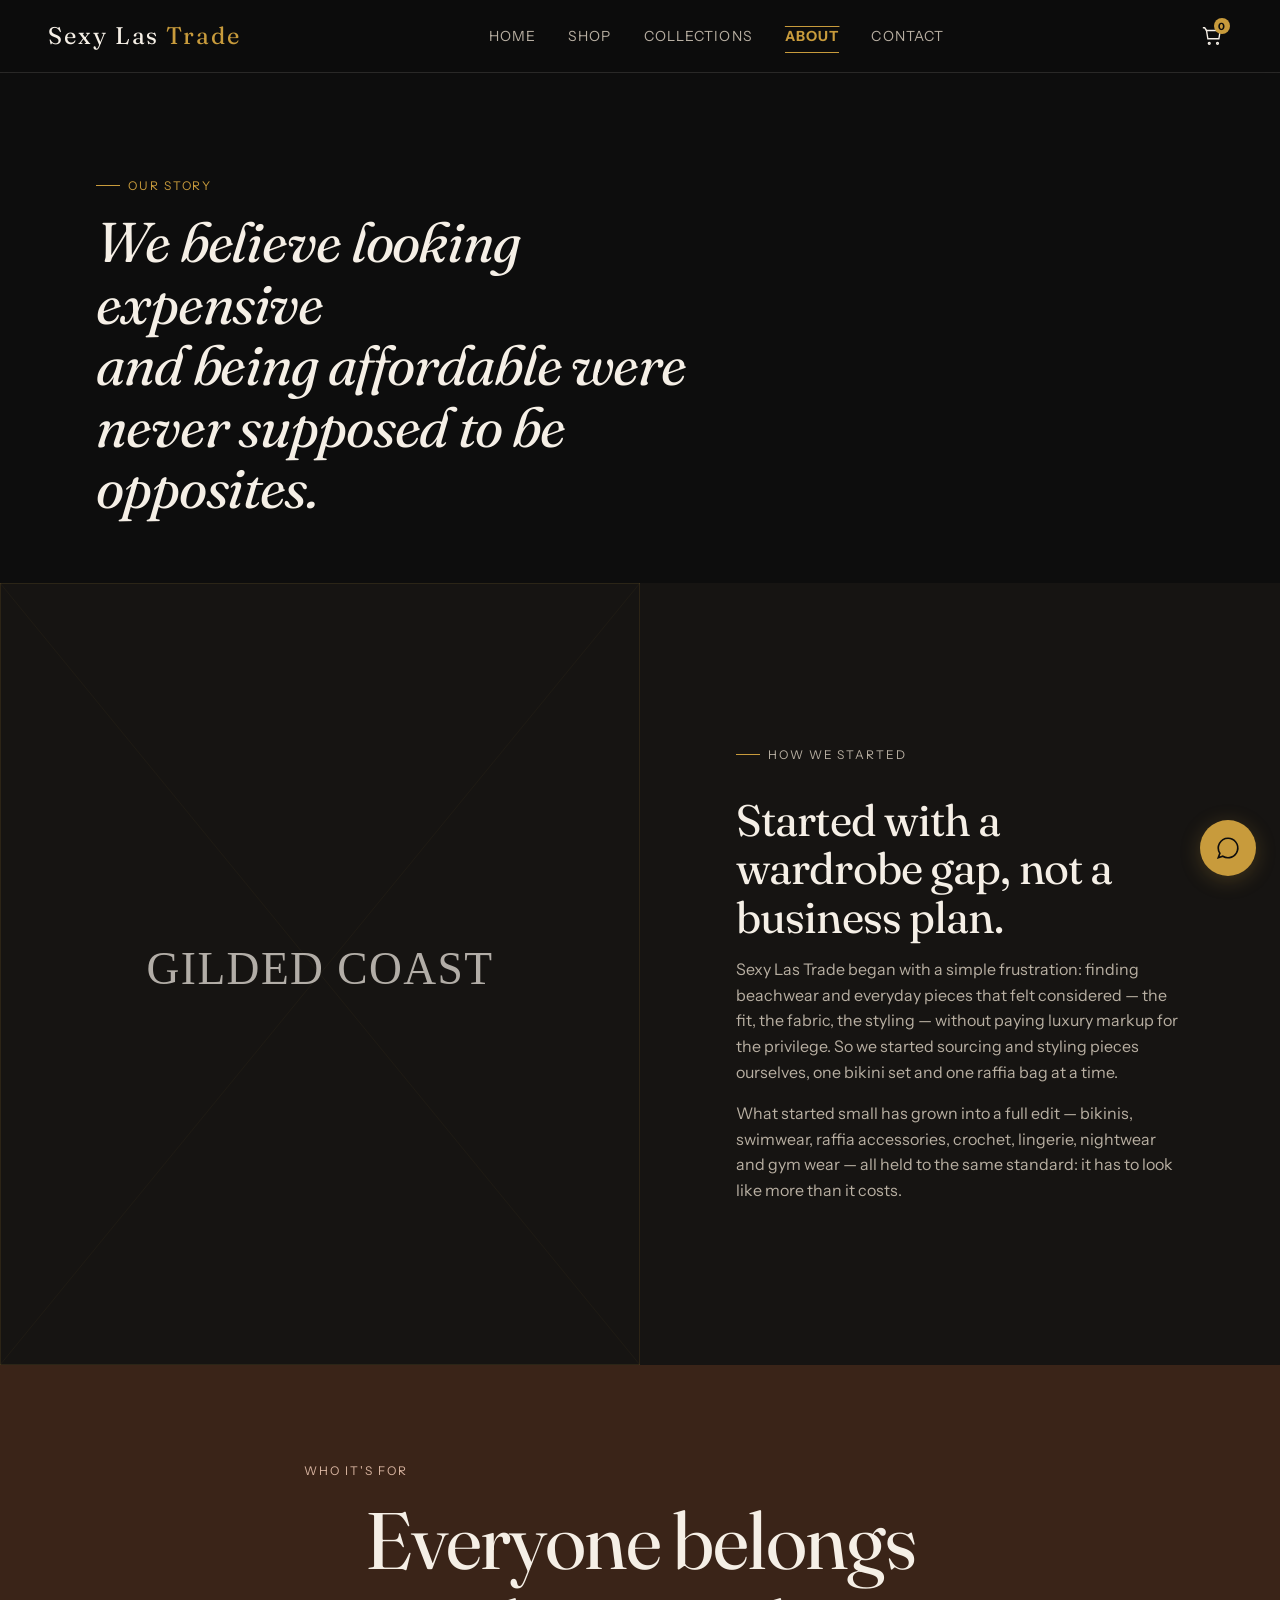
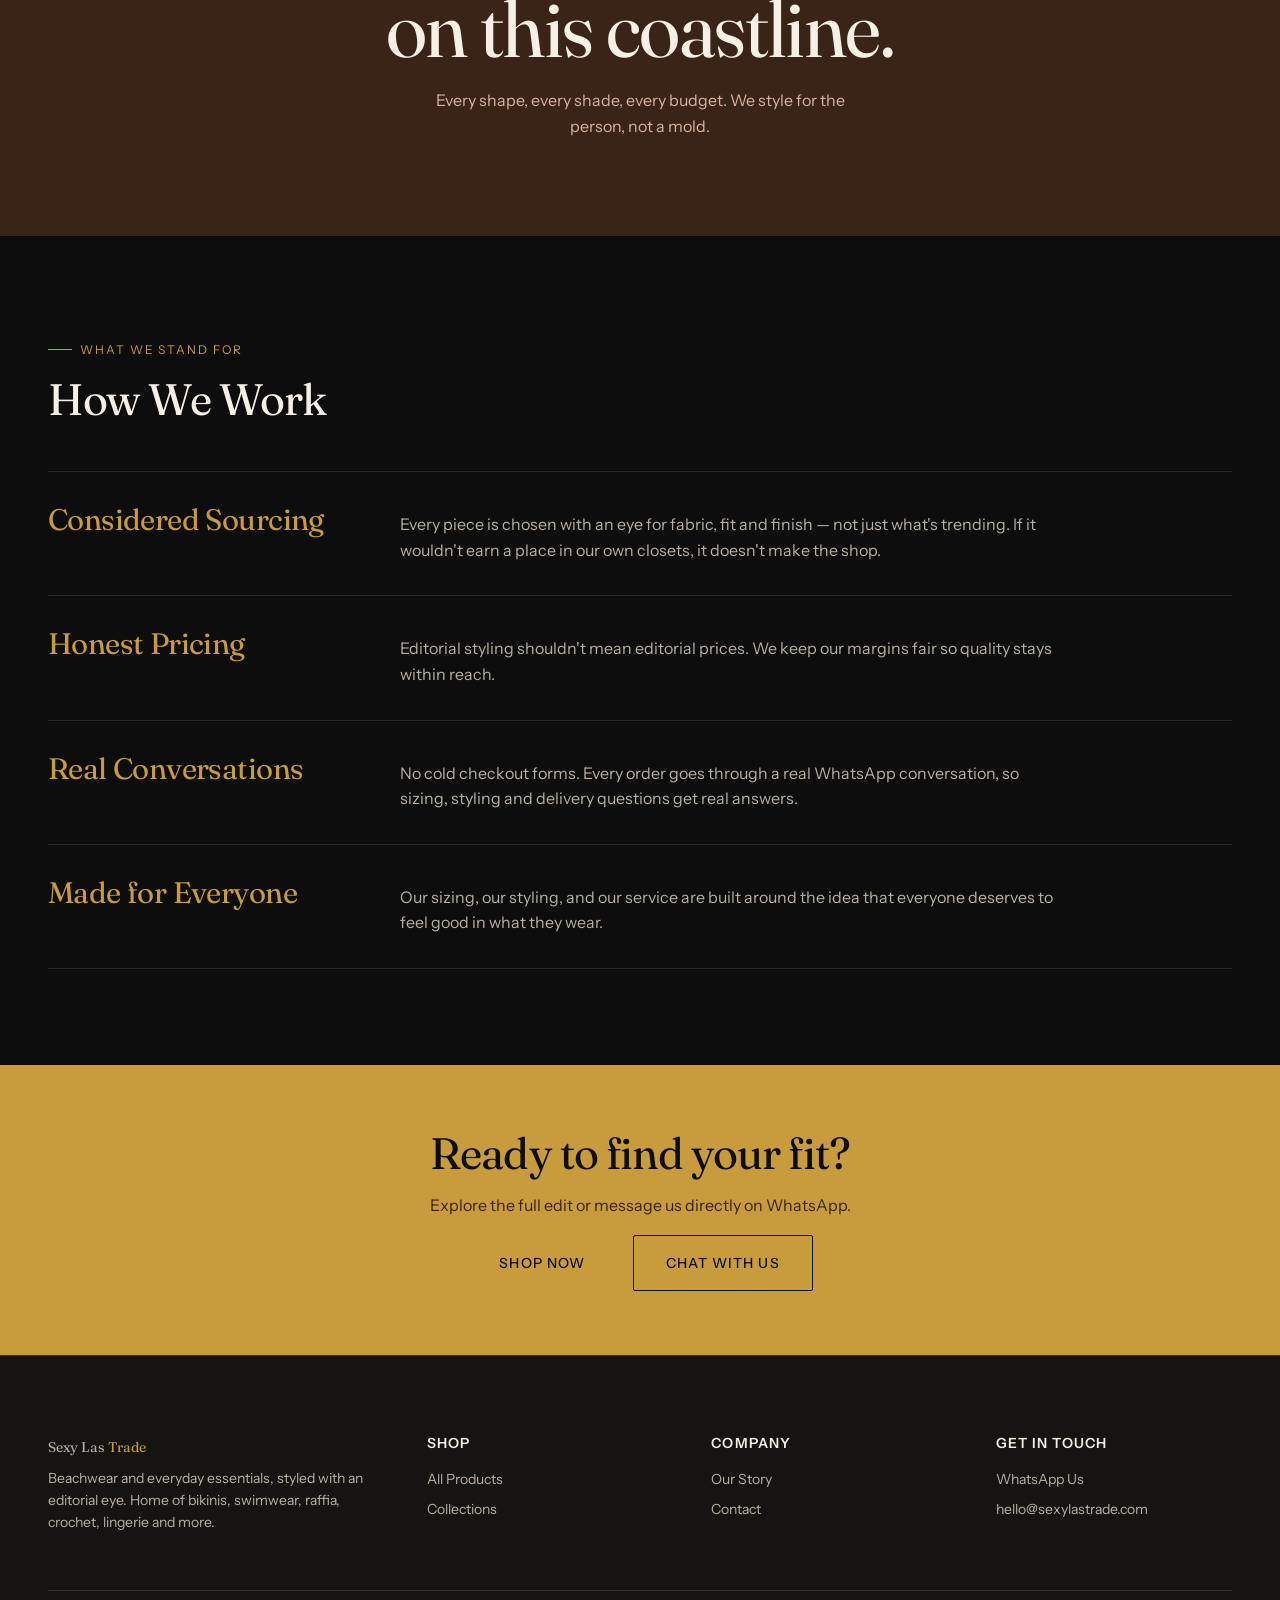
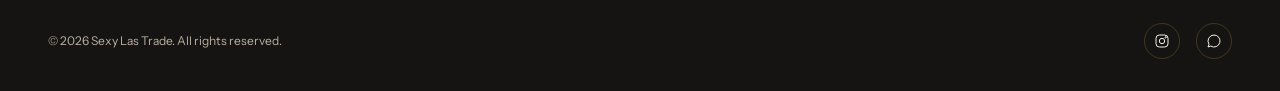
==== commit d174ba8e: "major update to product images and logo" ====
--- a/about.html
+++ b/about.html
@@ -19,6 +19,12 @@
 </head>
 <body>
 
+   <!-- Page Loader -->
+    <div class="page-loader" id="pageLoader">
+      <div class="loader-logo">Sexy<span>Las</span></div>
+      <div class="loader-bar"><div class="loader-fill"></div></div>
+    </div>
+    
   <!-- ===== Header ===== -->
   <header class="site-header">
     <a href="index.html" class="site-header__logo">Sexy Las <span>Trade</span></a>
--- a/css/base.css
+++ b/css/base.css
@@ -111,3 +111,65 @@
 ::-webkit-scrollbar-thumb:hover {
   background: var(--sun-gold-dim);
 }
+
+.page-loader {
+  position: fixed;
+  inset: 0;
+  z-index: 99999;
+  background: var(--rich-black);
+  display: flex;
+  flex-direction: column;
+  align-items: center;
+  justify-content: center;
+  gap: 1.5rem;
+  transition:
+    opacity 0.5s ease,
+    visibility 0.5s ease;
+}
+
+.page-loader.hidden {
+  opacity: 0;
+  visibility: hidden;
+}
+
+.loader-logo {
+  font-family: var(--font-body);
+  font-size: 1.8rem;
+  font-weight: 700;
+  color: var(--text-primary);
+  letter-spacing: -0.02em;
+}
+
+.loader-logo span {
+  color: var(--sun-gold-light);
+}
+
+.loader-bar {
+  width: 160px;
+  height: 2px;
+  background: var(--deep-umber);
+  border-radius: 999px;
+  overflow: hidden;
+}
+
+.loader-fill {
+  height: 100%;
+  width: 0%;
+  background: var(--sun-gold-dim);
+  border-radius: 999px;
+  animation: loaderFill 1.4s cubic-bezier(0.4, 0, 0.2, 1) forwards;
+}
+
+@keyframes loaderFill {
+  0% {
+    width: 0%;
+  }
+  60% {
+    width: 80%;
+  }
+  100% {
+    width: 100%;
+  }
+}
+
+
--- a/css/layout.css
+++ b/css/layout.css
@@ -42,6 +42,20 @@
   color: var(--color-text-primary);
 }
 
+.site-header__logo img {
+  height: 96px;
+  width: auto;
+  display: block;
+  object-fit: contain;
+}
+
+.site-footer__logo img {
+   height: 56px;
+  width: auto;
+  display: block;
+  object-fit: contain;
+}
+
 .site-header__logo span {
   color: var(--sun-gold);
 }
@@ -64,6 +78,8 @@
 .site-nav a:hover,
 .site-nav a[aria-current="page"] {
   color: var(--sun-gold);
+  font-weight: bold;
+  text-decoration: overline;
 }
 
 .site-nav a[aria-current="page"]::after {
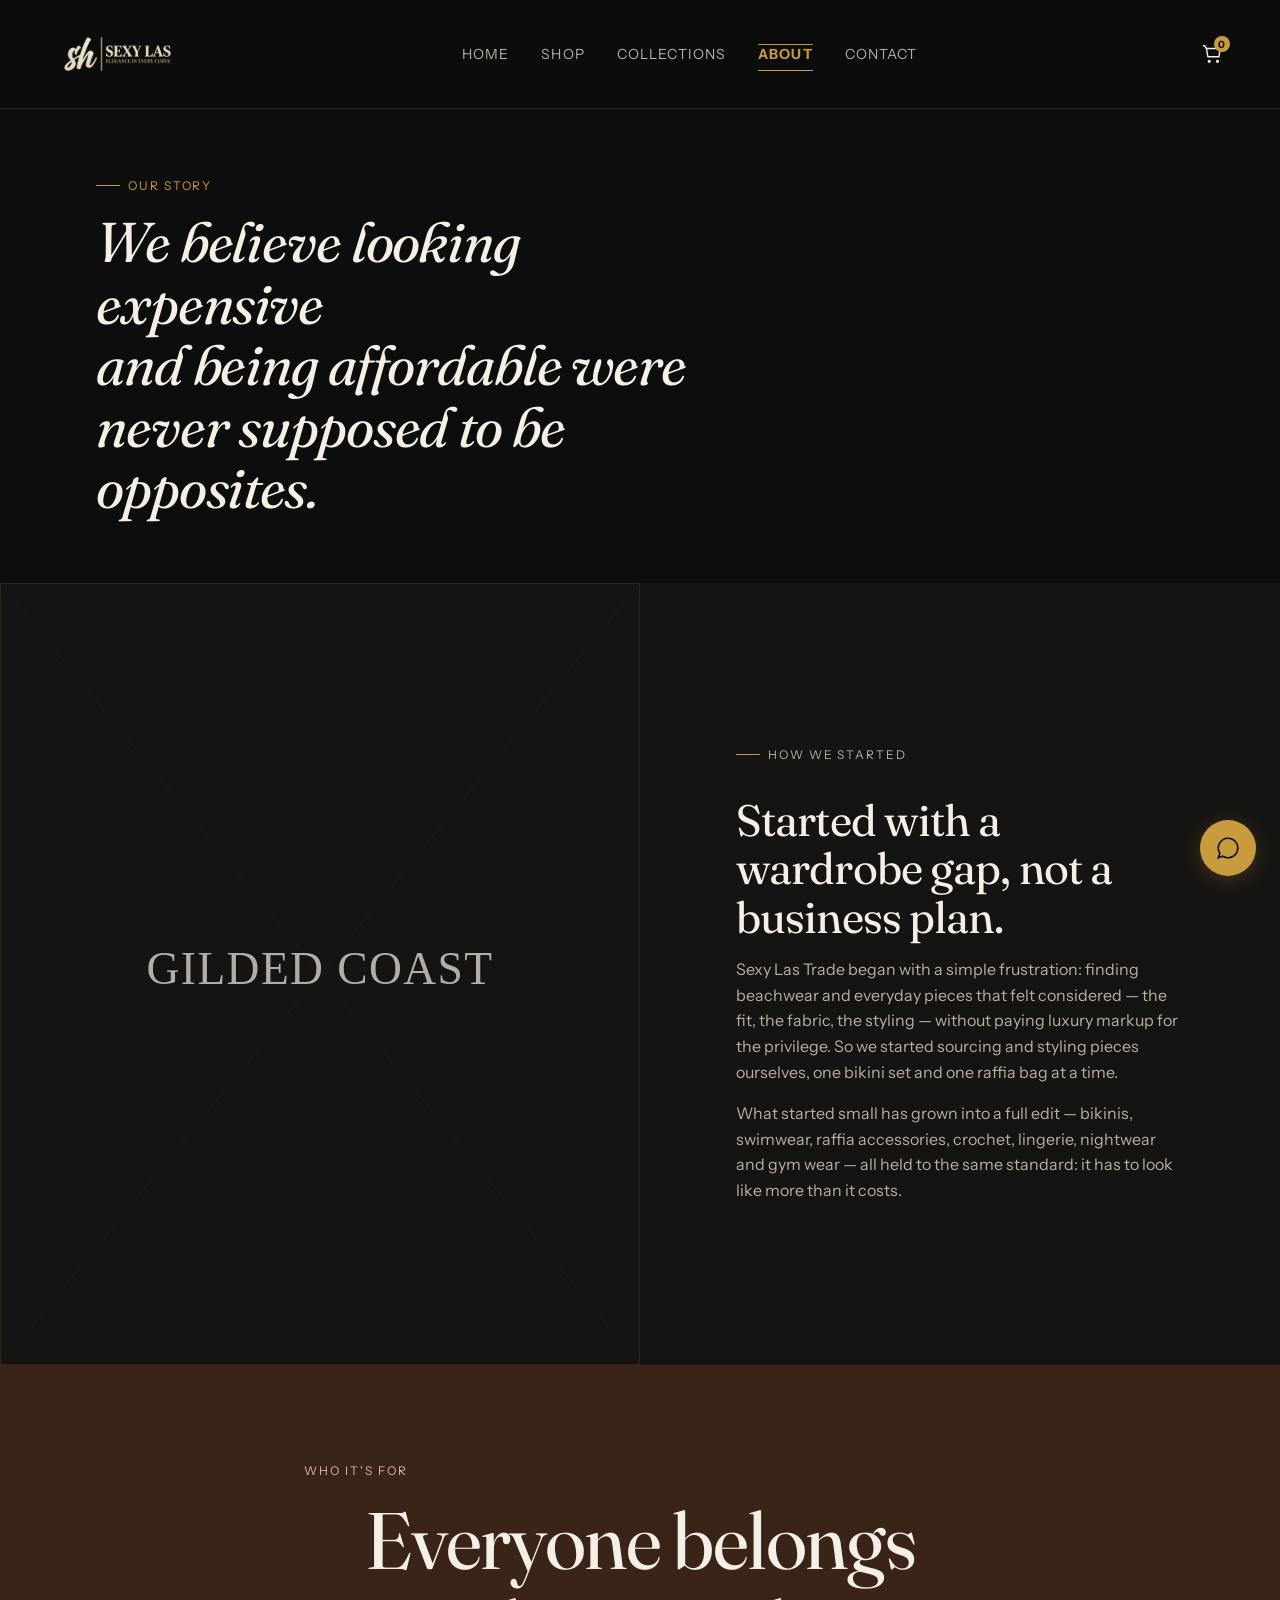
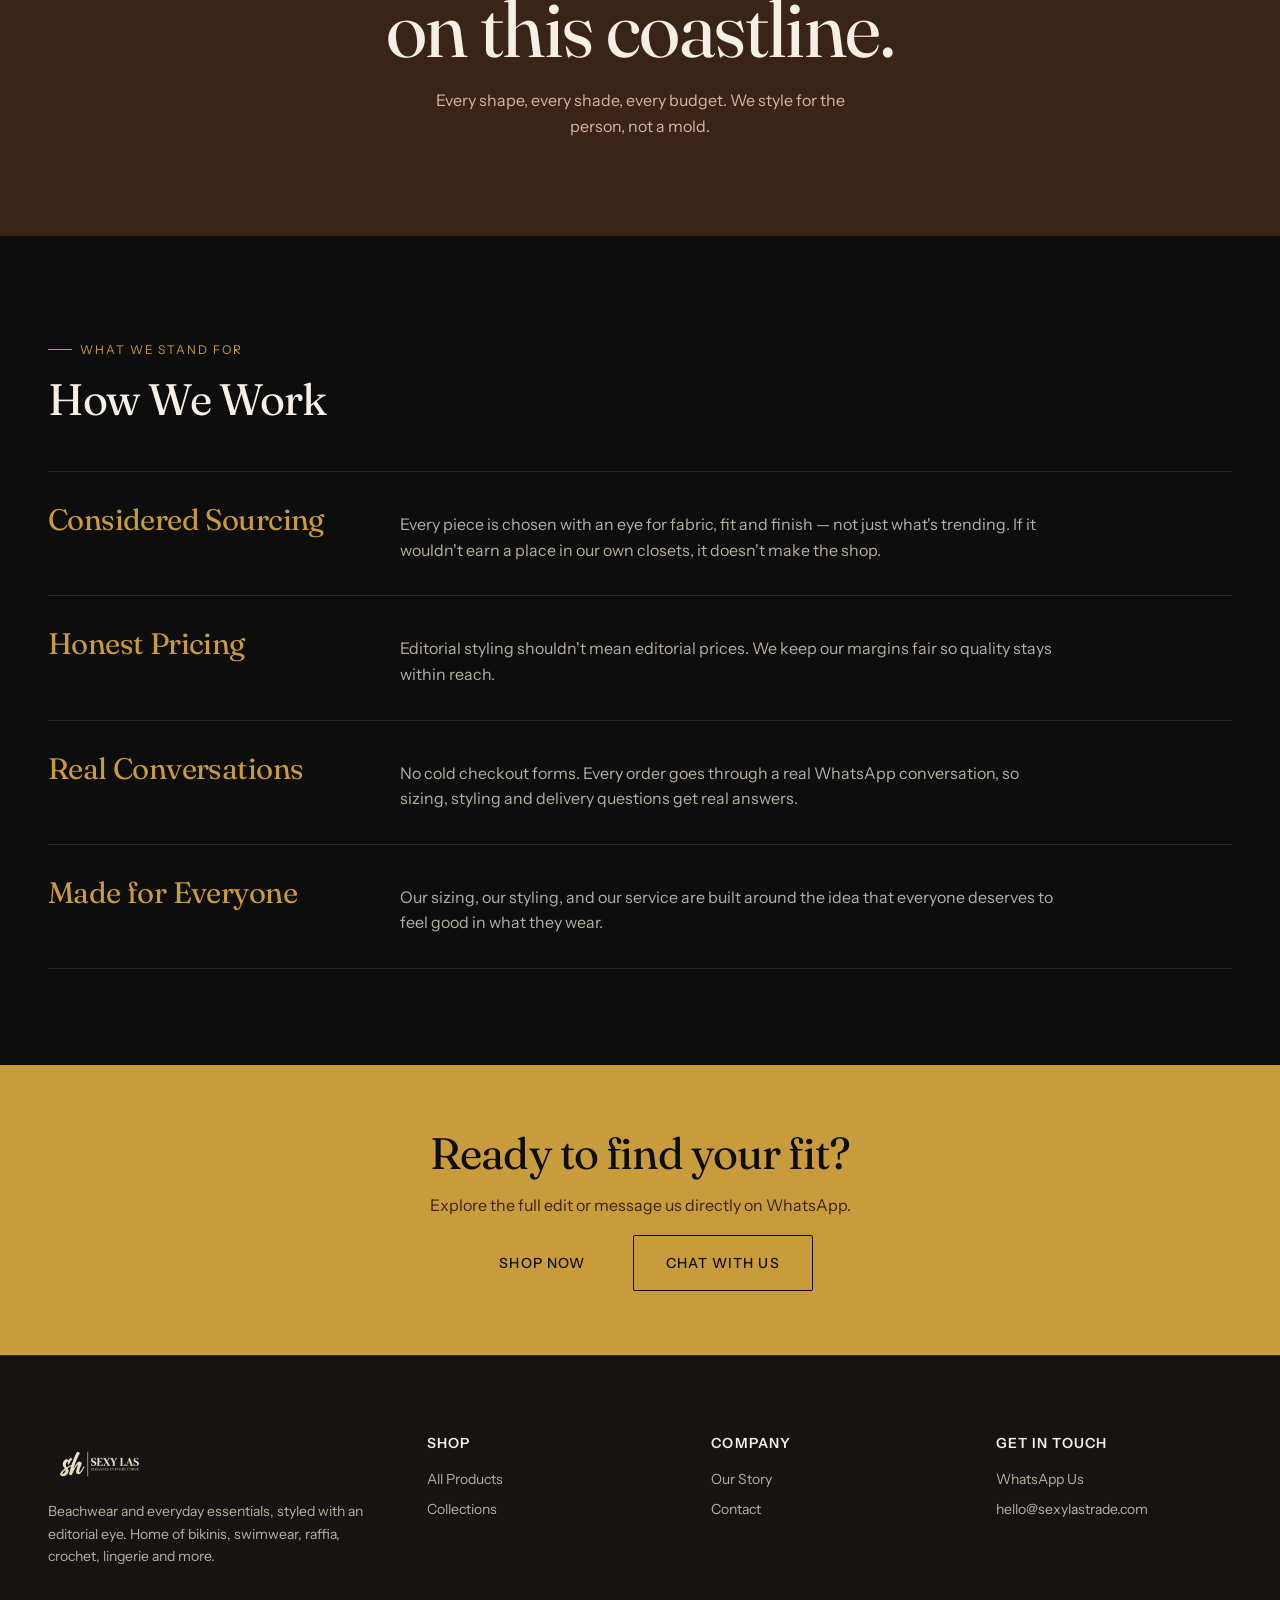
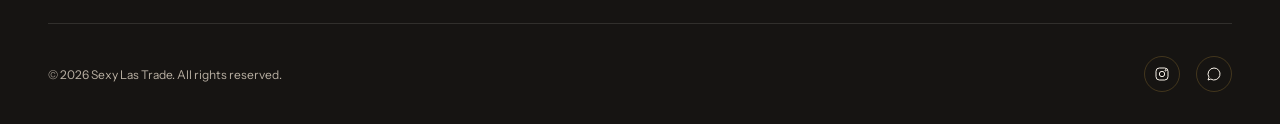
==== commit 02f4a941: "favicon" ====
--- a/about.html
+++ b/about.html
@@ -21,14 +21,13 @@
 
    <!-- Page Loader -->
     <div class="page-loader" id="pageLoader">
-      <div class="loader-logo">Sexy<span>Las</span></div>
+      <div class="loader-logo"><img src="assets/logo/slogo.png"></div>
       <div class="loader-bar"><div class="loader-fill"></div></div>
     </div>
     
   <!-- ===== Header ===== -->
   <header class="site-header">
-    <a href="index.html" class="site-header__logo">Sexy Las <span>Trade</span></a>
-
+  <a href="index.html" class="site-header__logo"><img src="assets/logo/slogo.png"></a>
     <nav class="site-nav" aria-label="Primary">
       <a href="index.html">Home</a>
       <a href="shop.html">Shop</a>
@@ -156,7 +155,7 @@
     <div class="container">
       <div class="footer-grid">
         <div class="footer-col">
-          <p class="footer-brand">Sexy Las <span>Trade</span></p>
+           <a href="index.html" class="site-footer__logo"><img src="assets/logo/slogo.png" alt="sexylas trade"></a>
           <p>Beachwear and everyday essentials, styled with an editorial eye. Home of bikinis, swimwear, raffia, crochet, lingerie and more.</p>
         </div>
         <div class="footer-col">
--- a/css/base.css
+++ b/css/base.css
@@ -140,8 +140,9 @@
   letter-spacing: -0.02em;
 }
 
-.loader-logo span {
-  color: var(--sun-gold-light);
+.loader-logo img {
+  width:auto ;
+  height: 52px;
 }
 
 .loader-bar {
--- a/css/layout.css
+++ b/css/layout.css
@@ -43,7 +43,7 @@
 }
 
 .site-header__logo img {
-  height: 96px;
+  height: 76px;
   width: auto;
   display: block;
   object-fit: contain;
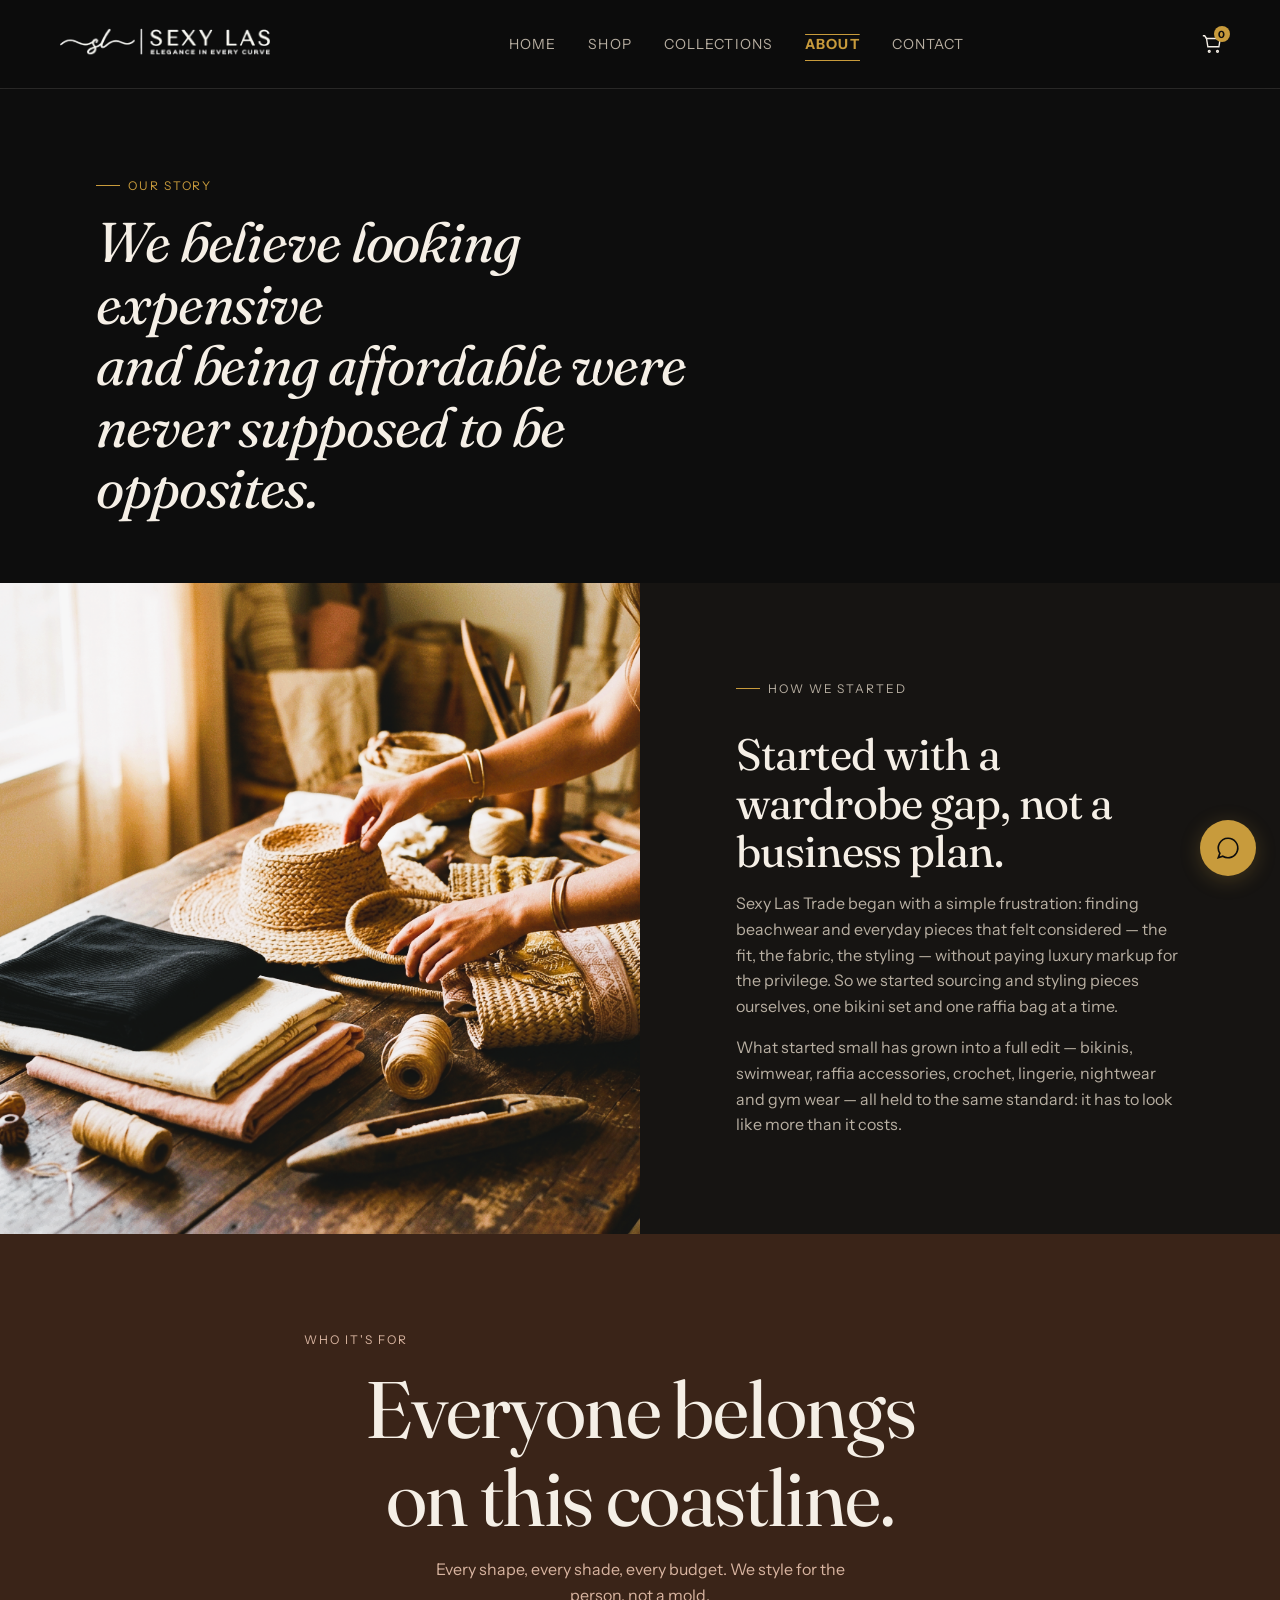
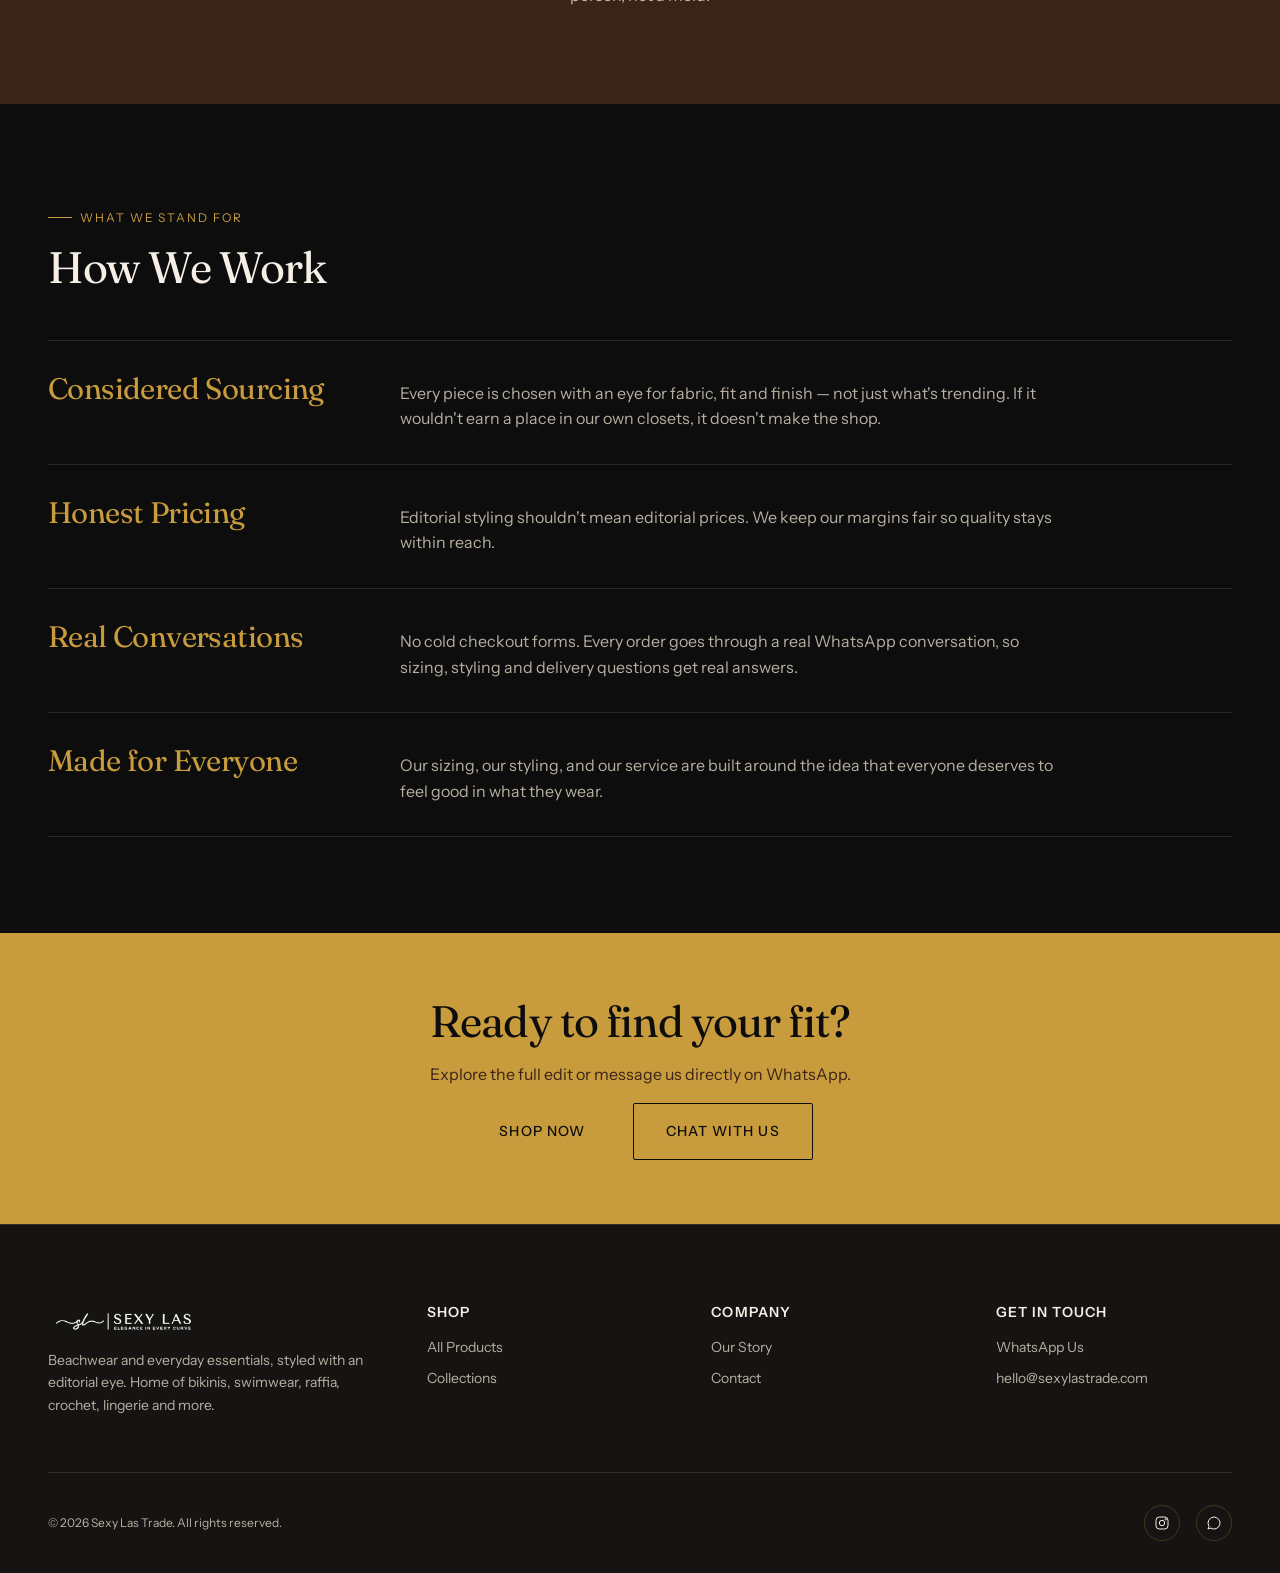
==== commit 1ea173a1: "img update" ====
--- a/about.html
+++ b/about.html
@@ -6,9 +6,31 @@
   <title>Our Story — Sexy Las Trade</title>
   <meta name="description" content="Sexy Las Trade is built on one belief: beachwear and everyday essentials shouldn't force a choice between looking expensive and being affordable.">
 
+  <meta
+      property="og:title"
+      content="Sexy Las Trade | Beachwear & Everyday Luxe."
+    />
+    <meta
+      property="og:description"
+      content="Bikinis, beachwear, raffia accessories, lingerie, crochet and gym wear for everyone."
+    />
+    <meta property="og:image" content="assets/images/logo/slogo.png" />
+    <meta property="og:url" content="https://sexylas.netlify.app" />
+    <meta property="og:type" content="website" />
+    <meta name="twitter:card" content="summary_large_image" />
+
+
   <link rel="preconnect" href="https://fonts.googleapis.com">
   <link rel="preconnect" href="https://fonts.gstatic.com" crossorigin>
   <link href="https://fonts.googleapis.com/css2?family=Fraunces:ital,opsz,wght@0,9..144,300;0,9..144,400;0,9..144,500;0,9..144,600;1,9..144,400&family=Instrument+Sans:wght@400;500;600;700&display=swap" rel="stylesheet">
+  
+    <link rel="icon" type="image/png" sizes="192x192" href="assets/icons/shfavicon.io/android-chrome-192x192.png">
+    <link rel="icon" type="image/png" sizes="512x512" href="assets/icons/shfavicon.io/android-chrome-512x512.png">
+   <link rel="apple-touch-icon" sizes="180x180" href="assets/icons/shfavicon_io/apple-touch-icon.png">
+   <link rel="icon" type="image/png" sizes="32x32" href="assets/icons/shfavicon_io/favicon-16x16.png">
+   <link rel="icon" type="image/png" sizes="16x16" href="assets/icons/shfavicon_io/favicon-32x32.png">
+   <link rel="manifest" href="assets/icons/shfavicon_io/site.webmanifest">
+
 
   <link rel="stylesheet" href="css/variables.css">
   <link rel="stylesheet" href="css/base.css">
@@ -69,7 +91,7 @@
     <!-- ===== Origin — Image + Text ===== -->
     <section class="about-row">
       <div class="about-row__image" data-reveal="fade">
-        <img src="assets/images/hero/hero-secondary.svg" alt="Sexy Las Trade styling detail">
+        <img src="assets/images/hero/hero-content sec.png" alt="Sexy Las Trade styling detail">
       </div>
       <div class="about-row__text">
         <p class="eyebrow" data-reveal>How We Started</p>
@@ -170,17 +192,17 @@
         </div>
         <div class="footer-col">
           <h4>Get in Touch</h4>
-          <a href="https://wa.me/2340000000000" target="_blank" rel="noopener">WhatsApp Us</a>
-          <a href="mailto:hello@sexylastrade.com">hello@sexylastrade.com</a>
+          <a href="https://wa.me/2347038376072" target="_blank" rel="noopener">WhatsApp Us</a>
+          <a href="mailto:Hellosexylas@gmail.com">hello@sexylastrade.com</a>
         </div>
       </div>
       <div class="footer-bottom">
         <p>© 2026 Sexy Las Trade. All rights reserved.</p>
         <div class="footer-socials">
-          <a href="#" aria-label="Instagram">
+          <a href="https://www.instagram.com/sexy_las_?igsh=MWRmbnQ3OTNuMWVlNg%3D%3D&utm_source=qr" aria-label="Instagram">
             <svg width="16" height="16" viewBox="0 0 24 24" fill="none" stroke="currentColor" stroke-width="1.5"><rect x="3" y="3" width="18" height="18" rx="5"/><circle cx="12" cy="12" r="4"/><circle cx="17.5" cy="6.5" r="1"/></svg>
           </a>
-          <a href="https://wa.me/2340000000000" target="_blank" rel="noopener" aria-label="WhatsApp">
+          <a href="https://wa.me/2347038376072" target="_blank" rel="noopener" aria-label="WhatsApp">
             <svg width="16" height="16" viewBox="0 0 24 24" fill="none" stroke="currentColor" stroke-width="1.5"><path d="M12 3a9 9 0 00-7.5 13.9L3 21l4.2-1.4A9 9 0 1012 3z"/></svg>
           </a>
         </div>
@@ -188,7 +210,7 @@
     </div>
   </footer>
 
-  <a href="https://wa.me/2340000000000" target="_blank" rel="noopener" class="whatsapp-float" aria-label="Order via WhatsApp">
+  <a href="https://wa.me/2347038376072" target="_blank" rel="noopener" class="whatsapp-float" aria-label="Order via WhatsApp">
     <svg width="26" height="26" viewBox="0 0 24 24" fill="none" stroke="currentColor" stroke-width="1.5"><path d="M12 3a9 9 0 00-7.5 13.9L3 21l4.2-1.4A9 9 0 1012 3z"/></svg>
   </a>
 
--- a/css/base.css
+++ b/css/base.css
@@ -142,7 +142,7 @@
 
 .loader-logo img {
   width:auto ;
-  height: 52px;
+  height: 36px;
 }
 
 .loader-bar {
--- a/css/layout.css
+++ b/css/layout.css
@@ -35,22 +35,17 @@
   transition: background var(--duration-base) var(--ease-standard);
 }
 
-.site-header__logo {
-  font-family: var(--font-display);
-  font-size: 1.5rem;
-  letter-spacing: var(--tracking-wide);
-  color: var(--color-text-primary);
-}
+
 
 .site-header__logo img {
-  height: 76px;
+  height: 56px;
   width: auto;
   display: block;
   object-fit: contain;
 }
 
 .site-footer__logo img {
-   height: 56px;
+   height: 36px;
   width: auto;
   display: block;
   object-fit: contain;
